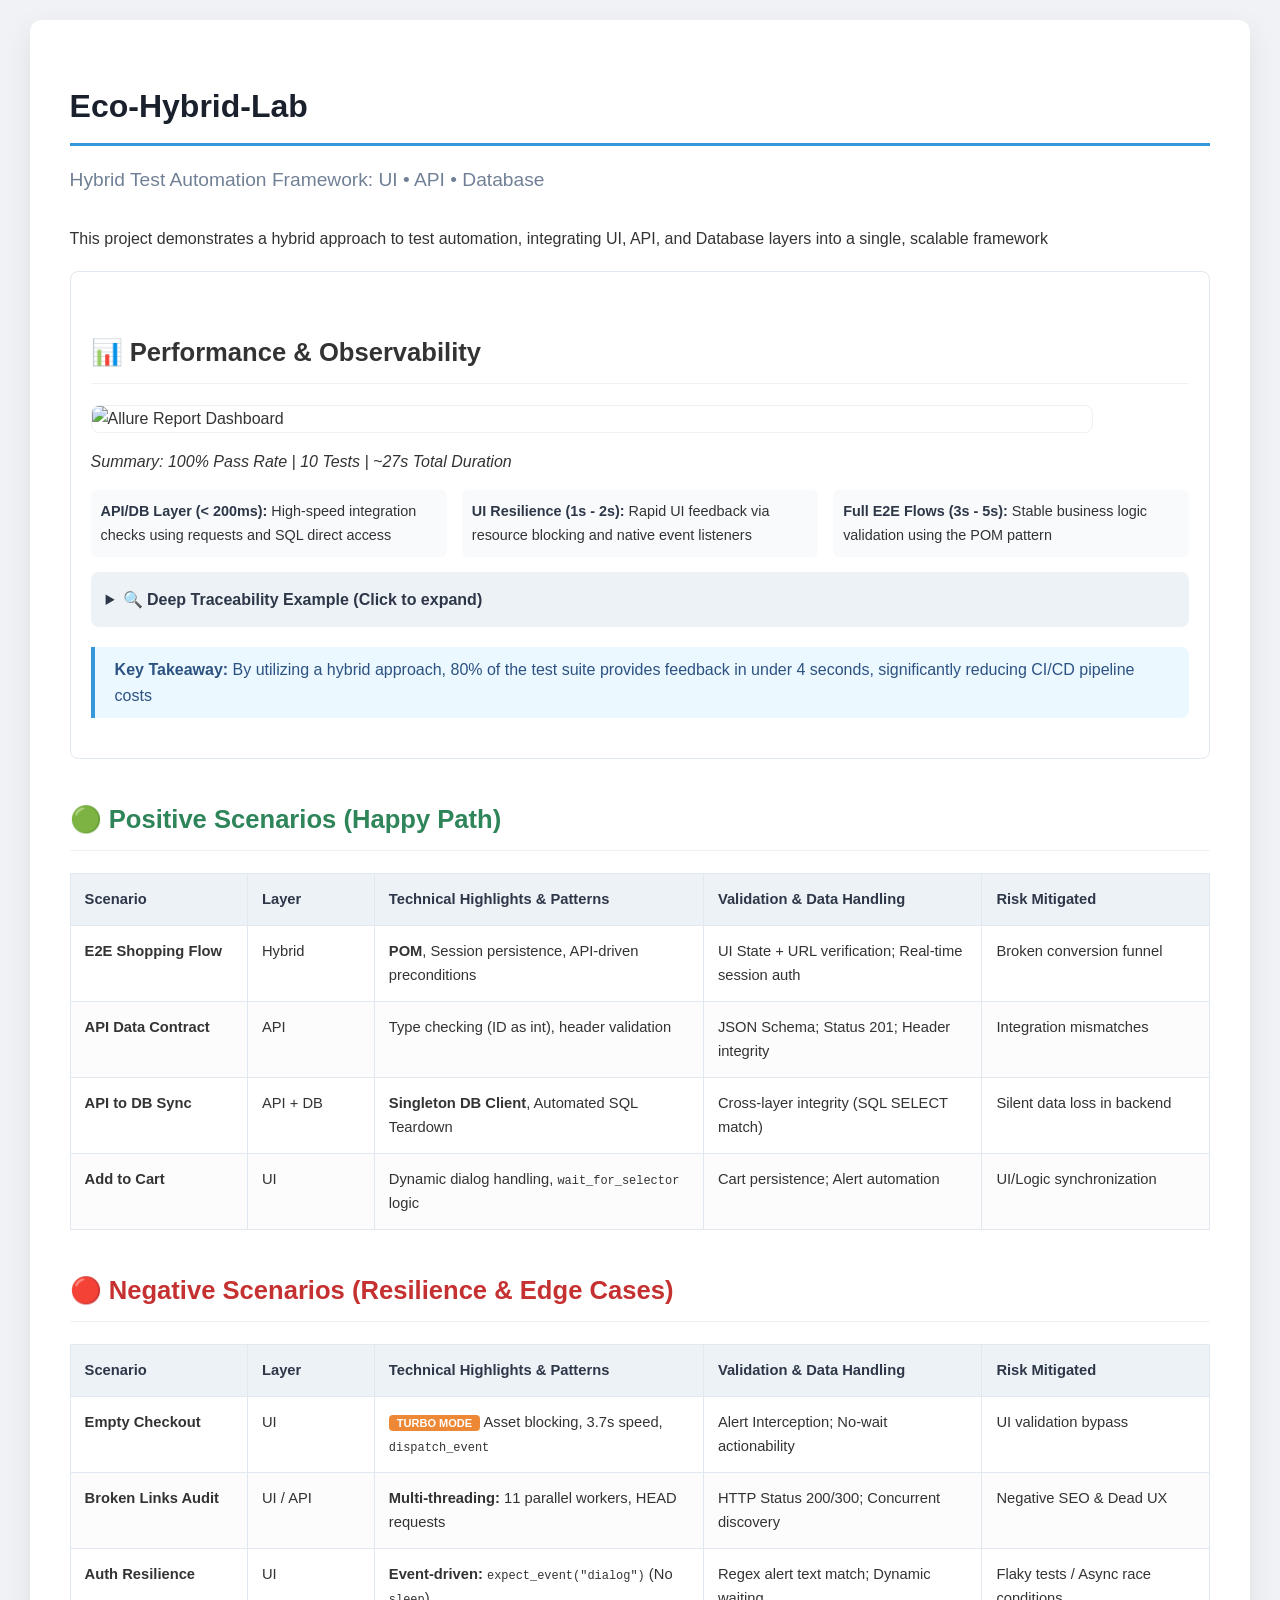
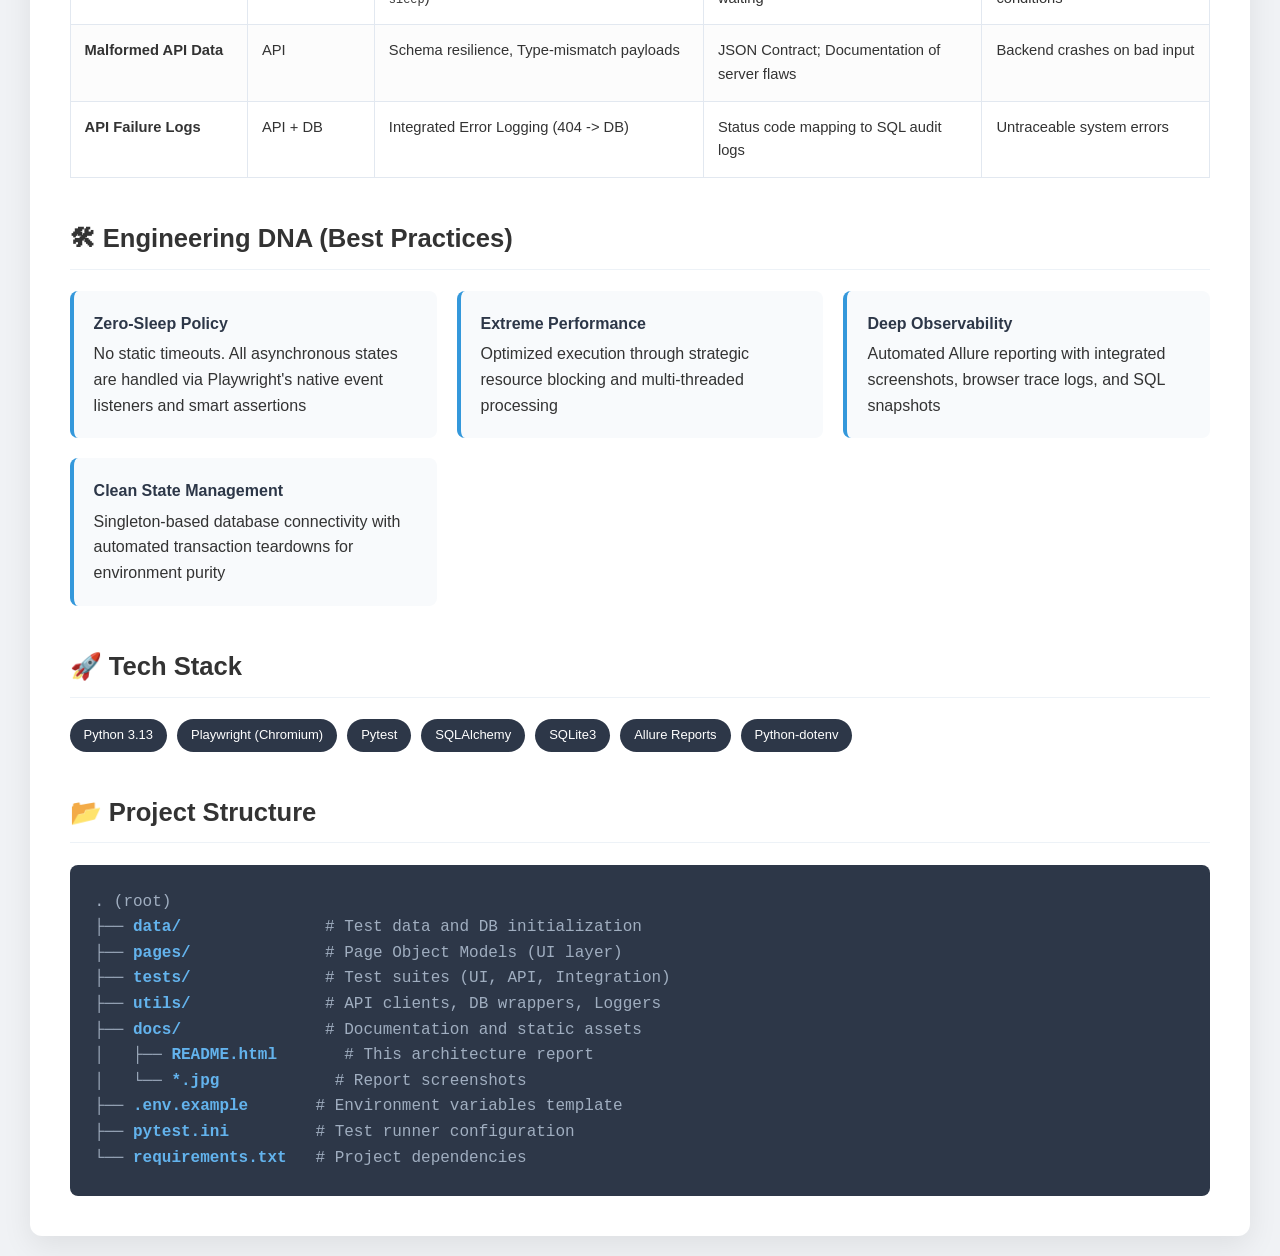
==== index.html @ 4f99b79d "docs: update interactive architecture and readme [skip ci]" ====
<!DOCTYPE html>
<html lang="en">
<head>
    <meta charset="UTF-8">
    <meta name="viewport" content="width=device-width, initial-scale=1.0">
    <title>Eco-Hybrid-Lab: Architecture & Scenarios</title>
    <style>
        body {
            font-family: 'Segoe UI', Roboto, Helvetica, Arial, sans-serif;
            line-height: 1.6;
            color: #333;
            margin: 0 auto;
            padding: 20px;
            background-color: #f0f2f5;
        }
        .container {
            background: white;
            padding: 40px;
            border-radius: 12px;
            box-shadow: 0 10px 30px rgba(0,0,0,0.08);
            max-width: 92%;
            margin: 0 auto;
        }
        h1 { color: #1a202c; border-bottom: 3px solid #3498db; padding-bottom: 10px; margin-bottom: 10px; }
        .subtitle { font-size: 1.2em; color: #718096; margin-bottom: 30px; }

        h2 { margin-top: 40px; border-bottom: 1px solid #edf2f7; padding-bottom: 10px; font-size: 1.6em; }
        .pos { color: #2f855a; }
        .neg { color: #c53030; }

        .perf-container { background: #fff; border: 1px solid #e2e8f0; border-radius: 8px; padding: 20px; margin: 20px 0; }
        .perf-grid { display: grid; grid-template-columns: repeat(auto-fit, minmax(250px, 1fr)); gap: 15px; margin-top: 15px; }
        .perf-item { font-size: 0.9em; padding: 10px; background: #f8fafc; border-radius: 6px; }
        .perf-item strong { color: #2d3748; }

        .allure-img { width: 100%; max-width: 1000px; border-radius: 8px; margin: 15px 0; border: 1px solid #edf2f7; display: block; }

        details { background: #edf2f7; padding: 15px; border-radius: 8px; margin: 15px 0; cursor: pointer; }
        details summary { font-weight: bold; color: #2d3748; }
        .trace-img { max-width: 100%; border-radius: 6px; margin-top: 15px; box-shadow: 0 4px 12px rgba(0,0,0,0.1); }

        .dna-grid { display: grid; grid-template-columns: repeat(auto-fit, minmax(300px, 1fr)); gap: 20px; margin: 20px 0; }
        .dna-card { background: #f8fafc; padding: 20px; border-radius: 8px; border-left: 4px solid #3498db; }
        .dna-card strong { color: #2d3748; display: block; margin-bottom: 5px; }

        table { width: 100%; border-collapse: collapse; margin: 20px 0; font-size: 0.92em; table-layout: fixed; }
        th { background-color: #edf2f7; color: #2d3748; text-align: left; padding: 14px; border: 1px solid #e2e8f0; }
        td { padding: 14px; border: 1px solid #e2e8f0; vertical-align: top; word-wrap: break-word; }
        tr:nth-child(even) { background-color: #fcfcfc; }

        .badge-turbo { background: #ed8936; color: white; padding: 2px 8px; border-radius: 4px; font-weight: bold; font-size: 0.75em; text-transform: uppercase; }

        .tech-stack { display: flex; flex-wrap: wrap; gap: 10px; list-style: none; padding: 0; margin: 20px 0; }
        .tech-stack li { background: #2d3748; color: white; padding: 6px 14px; border-radius: 20px; font-size: 13px; font-weight: 500; }

        .structure-block { background: #2d3748; color: #a0aec0; padding: 25px; border-radius: 8px; font-family: 'Consolas', 'Monaco', 'Courier New', monospace; overflow-x: auto; line-height: 1.6; }
        .structure-block span { color: #63b3ed; font-weight: bold; }

        blockquote { border-left: 4px solid #3498db; margin: 20px 0; padding: 10px 20px; background: #ebf8ff; color: #2c5282; border-radius: 0 8px 8px 0; }
    </style>
</head>
<body>
    <div class="container">
        <h1>Eco-Hybrid-Lab</h1>
        <p class="subtitle">Hybrid Test Automation Framework: UI • API • Database</p>

        <p>This project demonstrates a hybrid approach to test automation, integrating UI, API, and Database layers into a single, scalable framework</p>

        <div class="perf-container">
            <h2>📊 Performance & Observability</h2>
            <img src="graphs.jpg" alt="Allure Report Dashboard" class="allure-img">
            <p><i>Summary: 100% Pass Rate | 10 Tests | ~27s Total Duration</i></p>

            <div class="perf-grid">
                <div class="perf-item"><strong>API/DB Layer (< 200ms):</strong> High-speed integration checks using requests and SQL direct access</div>
                <div class="perf-item"><strong>UI Resilience (1s - 2s):</strong> Rapid UI feedback via resource blocking and native event listeners</div>
                <div class="perf-item"><strong>Full E2E Flows (3s - 5s):</strong> Stable business logic validation using the POM pattern</div>
            </div>

            <details>
                <summary>🔍 Deep Traceability Example (Click to expand)</summary>
                <br>
                <p>For the <strong>API to DB Sync</strong> scenario, the report captures every internal step with raw data evidence:</p>
                <ul>
                    <li><strong>POST Request:</strong> Resource creation verified in 107ms</li>
                    <li><strong>DB Logging:</strong> Action recorded via SQLAlchemy in 1ms</li>
                    <li><strong>Data Audit:</strong> Direct SQL SELECT verifies persistence: <code>(1, 'Create post...', 'Success')</code></li>
                    <li><strong>Auto-Cleanup:</strong> Environment reset via Tear down fixtures automatically</li>
                </ul>
                <img src="traceability.jpg" alt="Deep Traceability" class="trace-img">
            </details>

            <blockquote>
                <strong>Key Takeaway:</strong> By utilizing a hybrid approach, 80% of the test suite provides feedback in under 4 seconds, significantly reducing CI/CD pipeline costs
            </blockquote>
        </div>

        <h2 class="pos">🟢 Positive Scenarios (Happy Path)</h2>
        <table>
            <thead>
                <tr>
                    <th style="width: 15%;">Scenario</th>
                    <th style="width: 10%;">Layer</th>
                    <th style="width: 30%;">Technical Highlights & Patterns</th>
                    <th style="width: 25%;">Validation & Data Handling</th>
                    <th style="width: 20%;">Risk Mitigated</th>
                </tr>
            </thead>
            <tbody>
                <tr>
                    <td><strong>E2E Shopping Flow</strong></td>
                    <td>Hybrid</td>
                    <td><strong>POM</strong>, Session persistence, API-driven preconditions</td>
                    <td>UI State + URL verification; Real-time session auth</td>
                    <td>Broken conversion funnel</td>
                </tr>
                <tr>
                    <td><strong>API Data Contract</strong></td>
                    <td>API</td>
                    <td>Type checking (ID as int), header validation</td>
                    <td>JSON Schema; Status 201; Header integrity</td>
                    <td>Integration mismatches</td>
                </tr>
                <tr>
                    <td><strong>API to DB Sync</strong></td>
                    <td>API + DB</td>
                    <td><strong>Singleton DB Client</strong>, Automated SQL Teardown</td>
                    <td>Cross-layer integrity (SQL SELECT match)</td>
                    <td>Silent data loss in backend</td>
                </tr>
                <tr>
                    <td><strong>Add to Cart</strong></td>
                    <td>UI</td>
                    <td>Dynamic dialog handling, <code>wait_for_selector</code> logic</td>
                    <td>Cart persistence; Alert automation</td>
                    <td>UI/Logic synchronization</td>
                </tr>
            </tbody>
        </table>

        <h2 class="neg">🔴 Negative Scenarios (Resilience & Edge Cases)</h2>
        <table>
            <thead>
                <tr>
                    <th style="width: 15%;">Scenario</th>
                    <th style="width: 10%;">Layer</th>
                    <th style="width: 30%;">Technical Highlights & Patterns</th>
                    <th style="width: 25%;">Validation & Data Handling</th>
                    <th style="width: 20%;">Risk Mitigated</th>
                </tr>
            </thead>
            <tbody>
                <tr>
                    <td><strong>Empty Checkout</strong></td>
                    <td>UI</td>
                    <td><span class="badge-turbo">Turbo Mode</span> Asset blocking, 3.7s speed, <code>dispatch_event</code></td>
                    <td>Alert Interception; No-wait actionability</td>
                    <td>UI validation bypass</td>
                </tr>
                <tr>
                    <td><strong>Broken Links Audit</strong></td>
                    <td>UI / API</td>
                    <td><strong>Multi-threading:</strong> 11 parallel workers, HEAD requests</td>
                    <td>HTTP Status 200/300; Concurrent discovery</td>
                    <td>Negative SEO & Dead UX</td>
                </tr>
                <tr>
                    <td><strong>Auth Resilience</strong></td>
                    <td>UI</td>
                    <td><strong>Event-driven:</strong> <code>expect_event("dialog")</code> (No <code>sleep</code>)</td>
                    <td>Regex alert text match; Dynamic waiting</td>
                    <td>Flaky tests / Async race conditions</td>
                </tr>
                <tr>
                    <td><strong>Malformed API Data</strong></td>
                    <td>API</td>
                    <td>Schema resilience, Type-mismatch payloads</td>
                    <td>JSON Contract; Documentation of server flaws</td>
                    <td>Backend crashes on bad input</td>
                </tr>
                <tr>
                    <td><strong>API Failure Logs</strong></td>
                    <td>API + DB</td>
                    <td>Integrated Error Logging (404 -> DB)</td>
                    <td>Status code mapping to SQL audit logs</td>
                    <td>Untraceable system errors</td>
                </tr>
            </tbody>
        </table>

        <h2>🛠 Engineering DNA (Best Practices)</h2>
        <div class="dna-grid">
            <div class="dna-card">
                <strong>Zero-Sleep Policy</strong>
                No static timeouts. All asynchronous states are handled via Playwright's native event listeners and smart assertions
            </div>
            <div class="dna-card">
                <strong>Extreme Performance</strong>
                Optimized execution through strategic resource blocking and multi-threaded processing
            </div>
            <div class="dna-card">
                <strong>Deep Observability</strong>
                Automated Allure reporting with integrated screenshots, browser trace logs, and SQL snapshots
            </div>
            <div class="dna-card">
                <strong>Clean State Management</strong>
                Singleton-based database connectivity with automated transaction teardowns for environment purity
            </div>
        </div>

        <h2>🚀 Tech Stack</h2>
        <ul class="tech-stack">
            <li>Python 3.13</li>
            <li>Playwright (Chromium)</li>
            <li>Pytest</li>
            <li>SQLAlchemy</li>
            <li>SQLite3</li>
            <li>Allure Reports</li>
            <li>Python-dotenv</li>
        </ul>

        <h2>📂 Project Structure</h2>
        <div class="structure-block">
            . (root)<br>
            ├── <span>data/</span> &nbsp;&nbsp;&nbsp;&nbsp;&nbsp;&nbsp;&nbsp;&nbsp;&nbsp;&nbsp;&nbsp;&nbsp;&nbsp;&nbsp;# Test data and DB initialization<br>
            ├── <span>pages/</span> &nbsp;&nbsp;&nbsp;&nbsp;&nbsp;&nbsp;&nbsp;&nbsp;&nbsp;&nbsp;&nbsp;&nbsp;&nbsp;# Page Object Models (UI layer)<br>
            ├── <span>tests/</span> &nbsp;&nbsp;&nbsp;&nbsp;&nbsp;&nbsp;&nbsp;&nbsp;&nbsp;&nbsp;&nbsp;&nbsp;&nbsp;# Test suites (UI, API, Integration)<br>
            ├── <span>utils/</span> &nbsp;&nbsp;&nbsp;&nbsp;&nbsp;&nbsp;&nbsp;&nbsp;&nbsp;&nbsp;&nbsp;&nbsp;&nbsp;# API clients, DB wrappers, Loggers<br>
            ├── <span>docs/</span> &nbsp;&nbsp;&nbsp;&nbsp;&nbsp;&nbsp;&nbsp;&nbsp;&nbsp;&nbsp;&nbsp;&nbsp;&nbsp;&nbsp;# Documentation and static assets<br>
            │ &nbsp;&nbsp;├── <span>README.html</span> &nbsp;&nbsp;&nbsp;&nbsp;&nbsp;&nbsp;# This architecture report<br>
            │ &nbsp;&nbsp;└── <span>*.jpg</span> &nbsp;&nbsp;&nbsp;&nbsp;&nbsp;&nbsp;&nbsp;&nbsp;&nbsp;&nbsp;&nbsp;# Report screenshots<br>
            ├── <span>.env.example</span> &nbsp;&nbsp;&nbsp;&nbsp;&nbsp;&nbsp;# Environment variables template<br>
            ├── <span>pytest.ini</span> &nbsp;&nbsp;&nbsp;&nbsp;&nbsp;&nbsp;&nbsp;&nbsp;# Test runner configuration<br>
            └── <span>requirements.txt</span> &nbsp;&nbsp;# Project dependencies
        </div>
    </div>
</body>
</html>
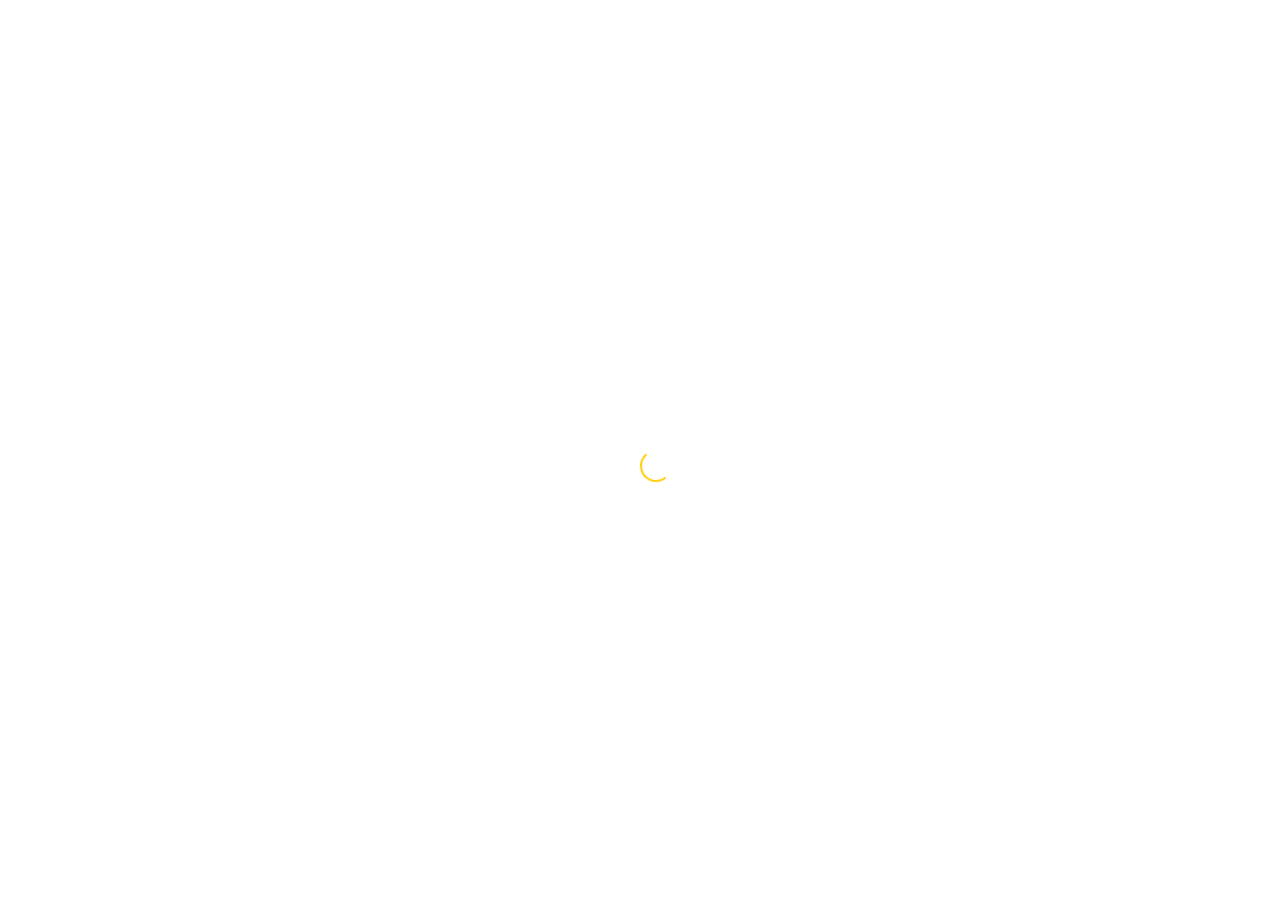
==== commit 89850a18: "deploy: 77abf1e5851373ceb6d3fda58a904d286e0dbd8e" ====
--- a/index.html
+++ b/index.html
@@ -1,238 +1,2 @@
-<!DOCTYPE html>
-<html lang="en">
-<head>
-    <meta charset="UTF-8">
-    <meta name="viewport" content="width=device-width, initial-scale=1.0">
-    <title>Eco-Hybrid-Lab: Architecture & Scenarios</title>
-    <style>
-        body {
-            font-family: 'Segoe UI', Roboto, Helvetica, Arial, sans-serif;
-            line-height: 1.6;
-            color: #333;
-            margin: 0 auto;
-            padding: 20px;
-            background-color: #f0f2f5;
-        }
-        .container {
-            background: white;
-            padding: 40px;
-            border-radius: 12px;
-            box-shadow: 0 10px 30px rgba(0,0,0,0.08);
-            max-width: 92%;
-            margin: 0 auto;
-        }
-        h1 { color: #1a202c; border-bottom: 3px solid #3498db; padding-bottom: 10px; margin-bottom: 10px; }
-        .subtitle { font-size: 1.2em; color: #718096; margin-bottom: 30px; }
-
-        h2 { margin-top: 40px; border-bottom: 1px solid #edf2f7; padding-bottom: 10px; font-size: 1.6em; }
-        .pos { color: #2f855a; }
-        .neg { color: #c53030; }
-
-        .perf-container { background: #fff; border: 1px solid #e2e8f0; border-radius: 8px; padding: 20px; margin: 20px 0; }
-        .perf-grid { display: grid; grid-template-columns: repeat(auto-fit, minmax(250px, 1fr)); gap: 15px; margin-top: 15px; }
-        .perf-item { font-size: 0.9em; padding: 10px; background: #f8fafc; border-radius: 6px; }
-        .perf-item strong { color: #2d3748; }
-
-        .allure-img { width: 100%; max-width: 1000px; border-radius: 8px; margin: 15px 0; border: 1px solid #edf2f7; display: block; }
-
-        details { background: #edf2f7; padding: 15px; border-radius: 8px; margin: 15px 0; cursor: pointer; }
-        details summary { font-weight: bold; color: #2d3748; }
-        .trace-img { max-width: 100%; border-radius: 6px; margin-top: 15px; box-shadow: 0 4px 12px rgba(0,0,0,0.1); }
-
-        .dna-grid { display: grid; grid-template-columns: repeat(auto-fit, minmax(300px, 1fr)); gap: 20px; margin: 20px 0; }
-        .dna-card { background: #f8fafc; padding: 20px; border-radius: 8px; border-left: 4px solid #3498db; }
-        .dna-card strong { color: #2d3748; display: block; margin-bottom: 5px; }
-
-        table { width: 100%; border-collapse: collapse; margin: 20px 0; font-size: 0.92em; table-layout: fixed; }
-        th { background-color: #edf2f7; color: #2d3748; text-align: left; padding: 14px; border: 1px solid #e2e8f0; }
-        td { padding: 14px; border: 1px solid #e2e8f0; vertical-align: top; word-wrap: break-word; }
-        tr:nth-child(even) { background-color: #fcfcfc; }
-
-        .badge-turbo { background: #ed8936; color: white; padding: 2px 8px; border-radius: 4px; font-weight: bold; font-size: 0.75em; text-transform: uppercase; }
-
-        .tech-stack { display: flex; flex-wrap: wrap; gap: 10px; list-style: none; padding: 0; margin: 20px 0; }
-        .tech-stack li { background: #2d3748; color: white; padding: 6px 14px; border-radius: 20px; font-size: 13px; font-weight: 500; }
-
-        .structure-block { background: #2d3748; color: #a0aec0; padding: 25px; border-radius: 8px; font-family: 'Consolas', 'Monaco', 'Courier New', monospace; overflow-x: auto; line-height: 1.6; }
-        .structure-block span { color: #63b3ed; font-weight: bold; }
-
-        blockquote { border-left: 4px solid #3498db; margin: 20px 0; padding: 10px 20px; background: #ebf8ff; color: #2c5282; border-radius: 0 8px 8px 0; }
-    </style>
-</head>
-<body>
-    <div class="container">
-        <h1>Eco-Hybrid-Lab</h1>
-        <p class="subtitle">Hybrid Test Automation Framework: UI • API • Database</p>
-
-        <p>This project demonstrates a hybrid approach to test automation, integrating UI, API, and Database layers into a single, scalable framework</p>
-
-        <div class="perf-container">
-            <h2>📊 Performance & Observability</h2>
-            <img src="graphs.jpg" alt="Allure Report Dashboard" class="allure-img">
-            <p><i>Summary: 100% Pass Rate | 10 Tests | ~27s Total Duration</i></p>
-
-            <div class="perf-grid">
-                <div class="perf-item"><strong>API/DB Layer (< 200ms):</strong> High-speed integration checks using requests and SQL direct access</div>
-                <div class="perf-item"><strong>UI Resilience (1s - 2s):</strong> Rapid UI feedback via resource blocking and native event listeners</div>
-                <div class="perf-item"><strong>Full E2E Flows (3s - 5s):</strong> Stable business logic validation using the POM pattern</div>
-            </div>
-
-            <details>
-                <summary>🔍 Deep Traceability Example (Click to expand)</summary>
-                <br>
-                <p>For the <strong>API to DB Sync</strong> scenario, the report captures every internal step with raw data evidence:</p>
-                <ul>
-                    <li><strong>POST Request:</strong> Resource creation verified in 107ms</li>
-                    <li><strong>DB Logging:</strong> Action recorded via SQLAlchemy in 1ms</li>
-                    <li><strong>Data Audit:</strong> Direct SQL SELECT verifies persistence: <code>(1, 'Create post...', 'Success')</code></li>
-                    <li><strong>Auto-Cleanup:</strong> Environment reset via Tear down fixtures automatically</li>
-                </ul>
-                <img src="traceability.jpg" alt="Deep Traceability" class="trace-img">
-            </details>
-
-            <blockquote>
-                <strong>Key Takeaway:</strong> By utilizing a hybrid approach, 80% of the test suite provides feedback in under 4 seconds, significantly reducing CI/CD pipeline costs
-            </blockquote>
-        </div>
-
-        <h2 class="pos">🟢 Positive Scenarios (Happy Path)</h2>
-        <table>
-            <thead>
-                <tr>
-                    <th style="width: 15%;">Scenario</th>
-                    <th style="width: 10%;">Layer</th>
-                    <th style="width: 30%;">Technical Highlights & Patterns</th>
-                    <th style="width: 25%;">Validation & Data Handling</th>
-                    <th style="width: 20%;">Risk Mitigated</th>
-                </tr>
-            </thead>
-            <tbody>
-                <tr>
-                    <td><strong>E2E Shopping Flow</strong></td>
-                    <td>Hybrid</td>
-                    <td><strong>POM</strong>, Session persistence, API-driven preconditions</td>
-                    <td>UI State + URL verification; Real-time session auth</td>
-                    <td>Broken conversion funnel</td>
-                </tr>
-                <tr>
-                    <td><strong>API Data Contract</strong></td>
-                    <td>API</td>
-                    <td>Type checking (ID as int), header validation</td>
-                    <td>JSON Schema; Status 201; Header integrity</td>
-                    <td>Integration mismatches</td>
-                </tr>
-                <tr>
-                    <td><strong>API to DB Sync</strong></td>
-                    <td>API + DB</td>
-                    <td><strong>Singleton DB Client</strong>, Automated SQL Teardown</td>
-                    <td>Cross-layer integrity (SQL SELECT match)</td>
-                    <td>Silent data loss in backend</td>
-                </tr>
-                <tr>
-                    <td><strong>Add to Cart</strong></td>
-                    <td>UI</td>
-                    <td>Dynamic dialog handling, <code>wait_for_selector</code> logic</td>
-                    <td>Cart persistence; Alert automation</td>
-                    <td>UI/Logic synchronization</td>
-                </tr>
-            </tbody>
-        </table>
-
-        <h2 class="neg">🔴 Negative Scenarios (Resilience & Edge Cases)</h2>
-        <table>
-            <thead>
-                <tr>
-                    <th style="width: 15%;">Scenario</th>
-                    <th style="width: 10%;">Layer</th>
-                    <th style="width: 30%;">Technical Highlights & Patterns</th>
-                    <th style="width: 25%;">Validation & Data Handling</th>
-                    <th style="width: 20%;">Risk Mitigated</th>
-                </tr>
-            </thead>
-            <tbody>
-                <tr>
-                    <td><strong>Empty Checkout</strong></td>
-                    <td>UI</td>
-                    <td><span class="badge-turbo">Turbo Mode</span> Asset blocking, 3.7s speed, <code>dispatch_event</code></td>
-                    <td>Alert Interception; No-wait actionability</td>
-                    <td>UI validation bypass</td>
-                </tr>
-                <tr>
-                    <td><strong>Broken Links Audit</strong></td>
-                    <td>UI / API</td>
-                    <td><strong>Multi-threading:</strong> 11 parallel workers, HEAD requests</td>
-                    <td>HTTP Status 200/300; Concurrent discovery</td>
-                    <td>Negative SEO & Dead UX</td>
-                </tr>
-                <tr>
-                    <td><strong>Auth Resilience</strong></td>
-                    <td>UI</td>
-                    <td><strong>Event-driven:</strong> <code>expect_event("dialog")</code> (No <code>sleep</code>)</td>
-                    <td>Regex alert text match; Dynamic waiting</td>
-                    <td>Flaky tests / Async race conditions</td>
-                </tr>
-                <tr>
-                    <td><strong>Malformed API Data</strong></td>
-                    <td>API</td>
-                    <td>Schema resilience, Type-mismatch payloads</td>
-                    <td>JSON Contract; Documentation of server flaws</td>
-                    <td>Backend crashes on bad input</td>
-                </tr>
-                <tr>
-                    <td><strong>API Failure Logs</strong></td>
-                    <td>API + DB</td>
-                    <td>Integrated Error Logging (404 -> DB)</td>
-                    <td>Status code mapping to SQL audit logs</td>
-                    <td>Untraceable system errors</td>
-                </tr>
-            </tbody>
-        </table>
-
-        <h2>🛠 Engineering DNA (Best Practices)</h2>
-        <div class="dna-grid">
-            <div class="dna-card">
-                <strong>Zero-Sleep Policy</strong>
-                No static timeouts. All asynchronous states are handled via Playwright's native event listeners and smart assertions
-            </div>
-            <div class="dna-card">
-                <strong>Extreme Performance</strong>
-                Optimized execution through strategic resource blocking and multi-threaded processing
-            </div>
-            <div class="dna-card">
-                <strong>Deep Observability</strong>
-                Automated Allure reporting with integrated screenshots, browser trace logs, and SQL snapshots
-            </div>
-            <div class="dna-card">
-                <strong>Clean State Management</strong>
-                Singleton-based database connectivity with automated transaction teardowns for environment purity
-            </div>
-        </div>
-
-        <h2>🚀 Tech Stack</h2>
-        <ul class="tech-stack">
-            <li>Python 3.13</li>
-            <li>Playwright (Chromium)</li>
-            <li>Pytest</li>
-            <li>SQLAlchemy</li>
-            <li>SQLite3</li>
-            <li>Allure Reports</li>
-            <li>Python-dotenv</li>
-        </ul>
-
-        <h2>📂 Project Structure</h2>
-        <div class="structure-block">
-            . (root)<br>
-            ├── <span>data/</span> &nbsp;&nbsp;&nbsp;&nbsp;&nbsp;&nbsp;&nbsp;&nbsp;&nbsp;&nbsp;&nbsp;&nbsp;&nbsp;&nbsp;# Test data and DB initialization<br>
-            ├── <span>pages/</span> &nbsp;&nbsp;&nbsp;&nbsp;&nbsp;&nbsp;&nbsp;&nbsp;&nbsp;&nbsp;&nbsp;&nbsp;&nbsp;# Page Object Models (UI layer)<br>
-            ├── <span>tests/</span> &nbsp;&nbsp;&nbsp;&nbsp;&nbsp;&nbsp;&nbsp;&nbsp;&nbsp;&nbsp;&nbsp;&nbsp;&nbsp;# Test suites (UI, API, Integration)<br>
-            ├── <span>utils/</span> &nbsp;&nbsp;&nbsp;&nbsp;&nbsp;&nbsp;&nbsp;&nbsp;&nbsp;&nbsp;&nbsp;&nbsp;&nbsp;# API clients, DB wrappers, Loggers<br>
-            ├── <span>docs/</span> &nbsp;&nbsp;&nbsp;&nbsp;&nbsp;&nbsp;&nbsp;&nbsp;&nbsp;&nbsp;&nbsp;&nbsp;&nbsp;&nbsp;# Documentation and static assets<br>
-            │ &nbsp;&nbsp;├── <span>README.html</span> &nbsp;&nbsp;&nbsp;&nbsp;&nbsp;&nbsp;# This architecture report<br>
-            │ &nbsp;&nbsp;└── <span>*.jpg</span> &nbsp;&nbsp;&nbsp;&nbsp;&nbsp;&nbsp;&nbsp;&nbsp;&nbsp;&nbsp;&nbsp;# Report screenshots<br>
-            ├── <span>.env.example</span> &nbsp;&nbsp;&nbsp;&nbsp;&nbsp;&nbsp;# Environment variables template<br>
-            ├── <span>pytest.ini</span> &nbsp;&nbsp;&nbsp;&nbsp;&nbsp;&nbsp;&nbsp;&nbsp;# Test runner configuration<br>
-            └── <span>requirements.txt</span> &nbsp;&nbsp;# Project dependencies
-        </div>
-    </div>
-</body>
-</html>+<!DOCTYPE html><meta charset="utf-8"><meta http-equiv="refresh" content="0; URL=https://mike-novozhenov.github.io/Eco-Hybrid-Lab/16/index.html">
+<meta http-equiv="Pragma" content="no-cache"><meta http-equiv="Expires" content="0">
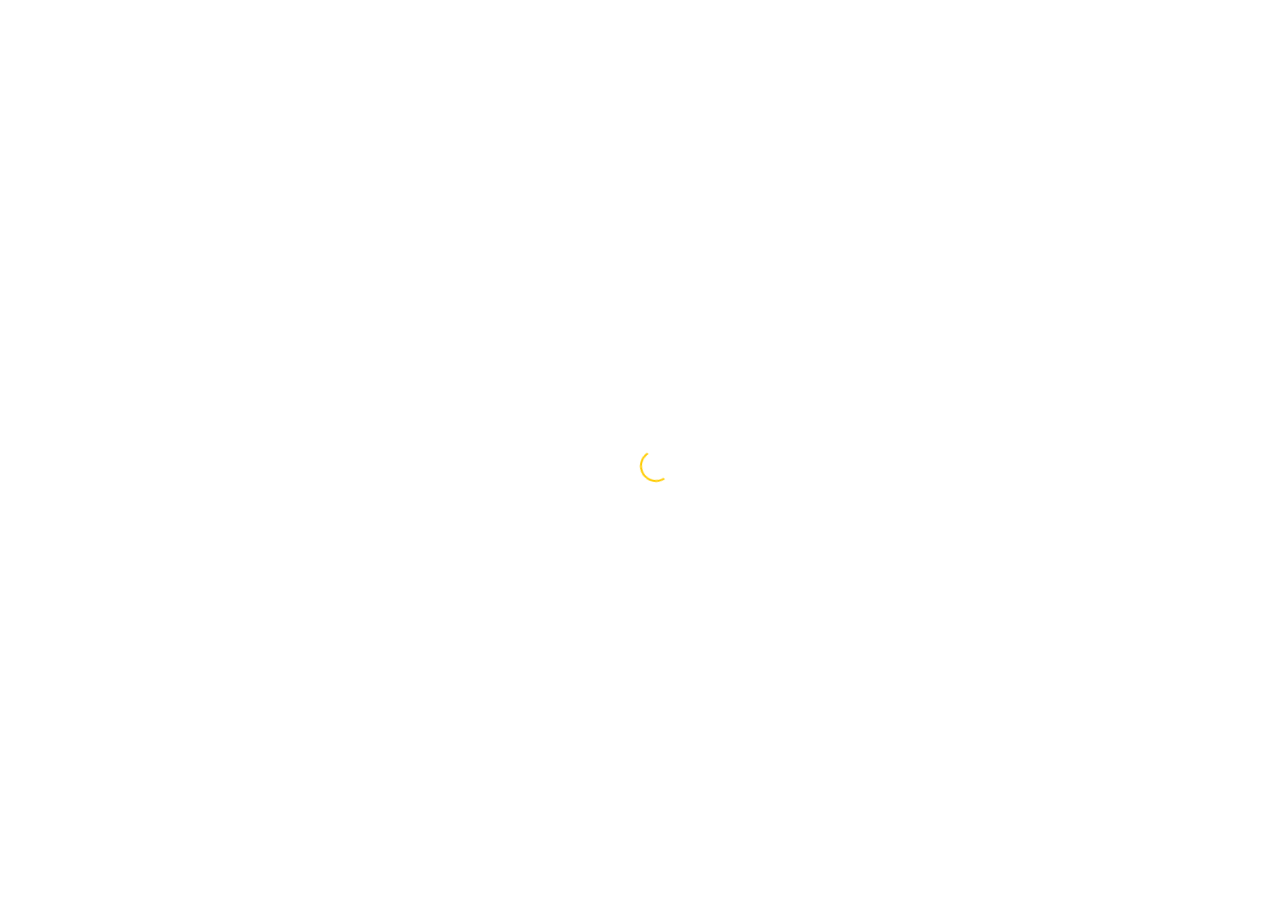
==== commit c44b74d3: "deploy: 418301649af7d0838ef123cd5cef1472157ca733" ====
--- a/index.html
+++ b/index.html
@@ -1,2 +1,2 @@
-<!DOCTYPE html><meta charset="utf-8"><meta http-equiv="refresh" content="0; URL=https://mike-novozhenov.github.io/Eco-Hybrid-Lab/16/index.html">
+<!DOCTYPE html><meta charset="utf-8"><meta http-equiv="refresh" content="0; URL=https://mike-novozhenov.github.io/Eco-Hybrid-Lab/19/index.html">
 <meta http-equiv="Pragma" content="no-cache"><meta http-equiv="Expires" content="0">
